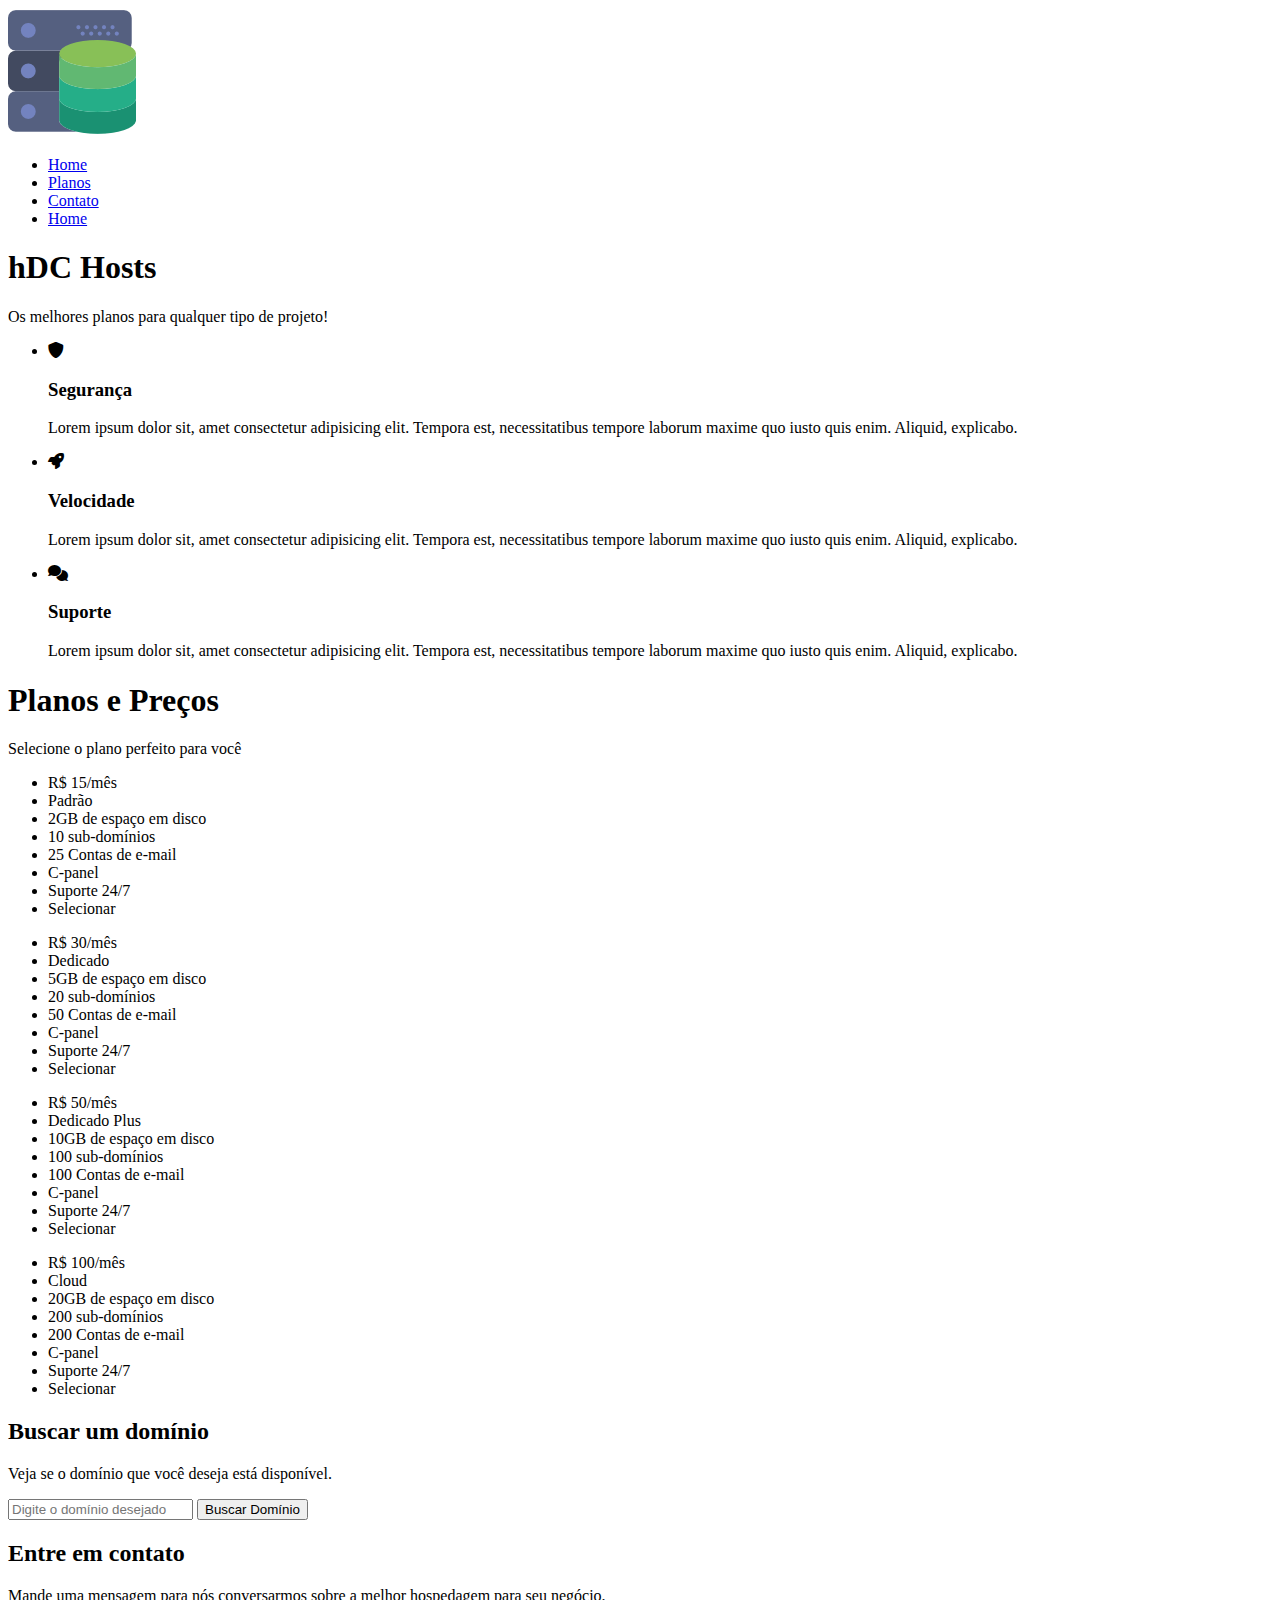
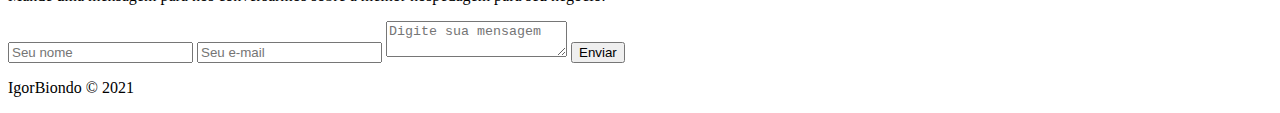
==== HTML-CSS/HDC_Host/index.html @ e03d62ac "finalizando projeto restaurante e iniciando projeto hostes" ====
<!DOCTYPE html>
<html lang="pt">
<head>
  <meta charset="UTF-8">
  <meta name="viewport" content="width=device-width, initial-scale=1.0">
  <title>hDC Host</title>
  <link rel="stylesheet" href="style.css">
  <link rel="stylesheet" href="https://cdnjs.cloudflare.com/ajax/libs/font-awesome/6.0.0-beta2/css/all.min.css">
</head>
<body>
  <div class="container">
    <div class="navbar-container">
      <nav>
        <a href="#"><img src="img/hdchostlogo.png" class="logo"></a>
        <ul class="navbar-itens">
          <li><a href="#">Home</a></li>
          <li><a href="#">Planos</a></li>
          <li><a href="#">Contato</a></li>
          <li><a href="#" class="default-btn">Home</a></li>
        </ul>
      </nav>
    </div>

    <main>
      <div class="main-banner">
        <h1>hDC Hosts</h1>
        <p>Os melhores planos para qualquer tipo de projeto!</p>
      </div>
      <section class="specialties-container">
        <ul>
          <li>
            <i class="fas fa-shield-alt"></i>
            <h3>Segurança</h3>
            <p>Lorem ipsum dolor sit, amet consectetur adipisicing elit. Tempora est, necessitatibus tempore laborum maxime quo iusto quis enim. Aliquid, explicabo.</p>
          </li>
          <li>
            <i class="fas fa-rocket"></i>
            <h3>Velocidade</h3>
            <p>Lorem ipsum dolor sit, amet consectetur adipisicing elit. Tempora est, necessitatibus tempore laborum maxime quo iusto quis enim. Aliquid, explicabo.</p>
          </li>
          <li>
            <i class="fas fa-comments"></i>
            <h3>Suporte</h3>
            <p>Lorem ipsum dolor sit, amet consectetur adipisicing elit. Tempora est, necessitatibus tempore laborum maxime quo iusto quis enim. Aliquid, explicabo.</p>
          </li>
        </ul>
      </section>
      <section class="pricing-container">
        <h1>Planos e Preços</h1>
        <p>Selecione o plano perfeito para você</p>
        <div class="plans-container">
          <div class="plan">
            <ul>
              <li class="price">R$ 15/mês</li>
              <li class="plan-name">Padrão</li>
              <li>2GB de espaço em disco</li>
              <li>10 sub-domínios</li>
              <li>25 Contas de e-mail</li>
              <li>C-panel </li>
              <li>Suporte 24/7</li>
              <li class="plan-btn">Selecionar</li>
            </ul>
          </div>
        <div class="plans-container">
          <div class="plan">
            <ul>
              <li class="price">R$ 30/mês</li>
              <li class="plan-name">Dedicado</li>
              <li>5GB de espaço em disco</li>
              <li>20 sub-domínios</li>
              <li>50 Contas de e-mail</li>
              <li>C-panel </li>
              <li>Suporte 24/7</li>
              <li class="plan-btn">Selecionar</li>
            </ul>
          </div>
        <div class="plans-container">
          <div class="plan">
            <ul>
              <li class="price recommended">R$ 50/mês</li>
              <li class="plan-name">Dedicado Plus</li>
              <li>10GB de espaço em disco</li>
              <li>100 sub-domínios</li>
              <li>100 Contas de e-mail</li>
              <li>C-panel </li>
              <li>Suporte 24/7</li>
              <li class="plan-btn recommended">Selecionar</li>
            </ul>
          </div>
        <div class="plans-container">
          <div class="plan">
            <ul>
              <li class="price">R$ 100/mês</li>
              <li class="plan-name">Cloud</li>
              <li>20GB de espaço em disco</li>
              <li>200 sub-domínios</li>
              <li>200 Contas de e-mail</li>
              <li>C-panel </li>
              <li>Suporte 24/7</li>
              <li class="plan-btn">Selecionar</li>
            </ul>
          </div>
        </div>
      </section>
      <section class="searchdomain-container">
        <h2>Buscar um domínio</h2>
        <p>Veja se o domínio que você deseja está disponível.</p>
        <form>
          <input type="text" name="domain" placeholder="Digite o domínio desejado">
          <input type="submit" value="Buscar Domínio">
        </form>
      </section>
      <section class="contact-container">
        <h2>Entre em contato</h2>
        <p>Mande uma mensagem para nós conversarmos sobre a melhor hospedagem para seu negócio.</p>
        <form>
          <input type="text" name="name" placeholder="Seu nome">
          <input type="email" name="email" placeholder="Seu e-mail">
          <textarea name="message" placeholder="Digite sua mensagem"></textarea>
          <input type="submit" value="Enviar">
        </form>
      </section>
    </main>
    <footer> 
      <p>IgorBiondo &copy; 2021</p>
    </footer>
  </div>
  
</body>
</html>
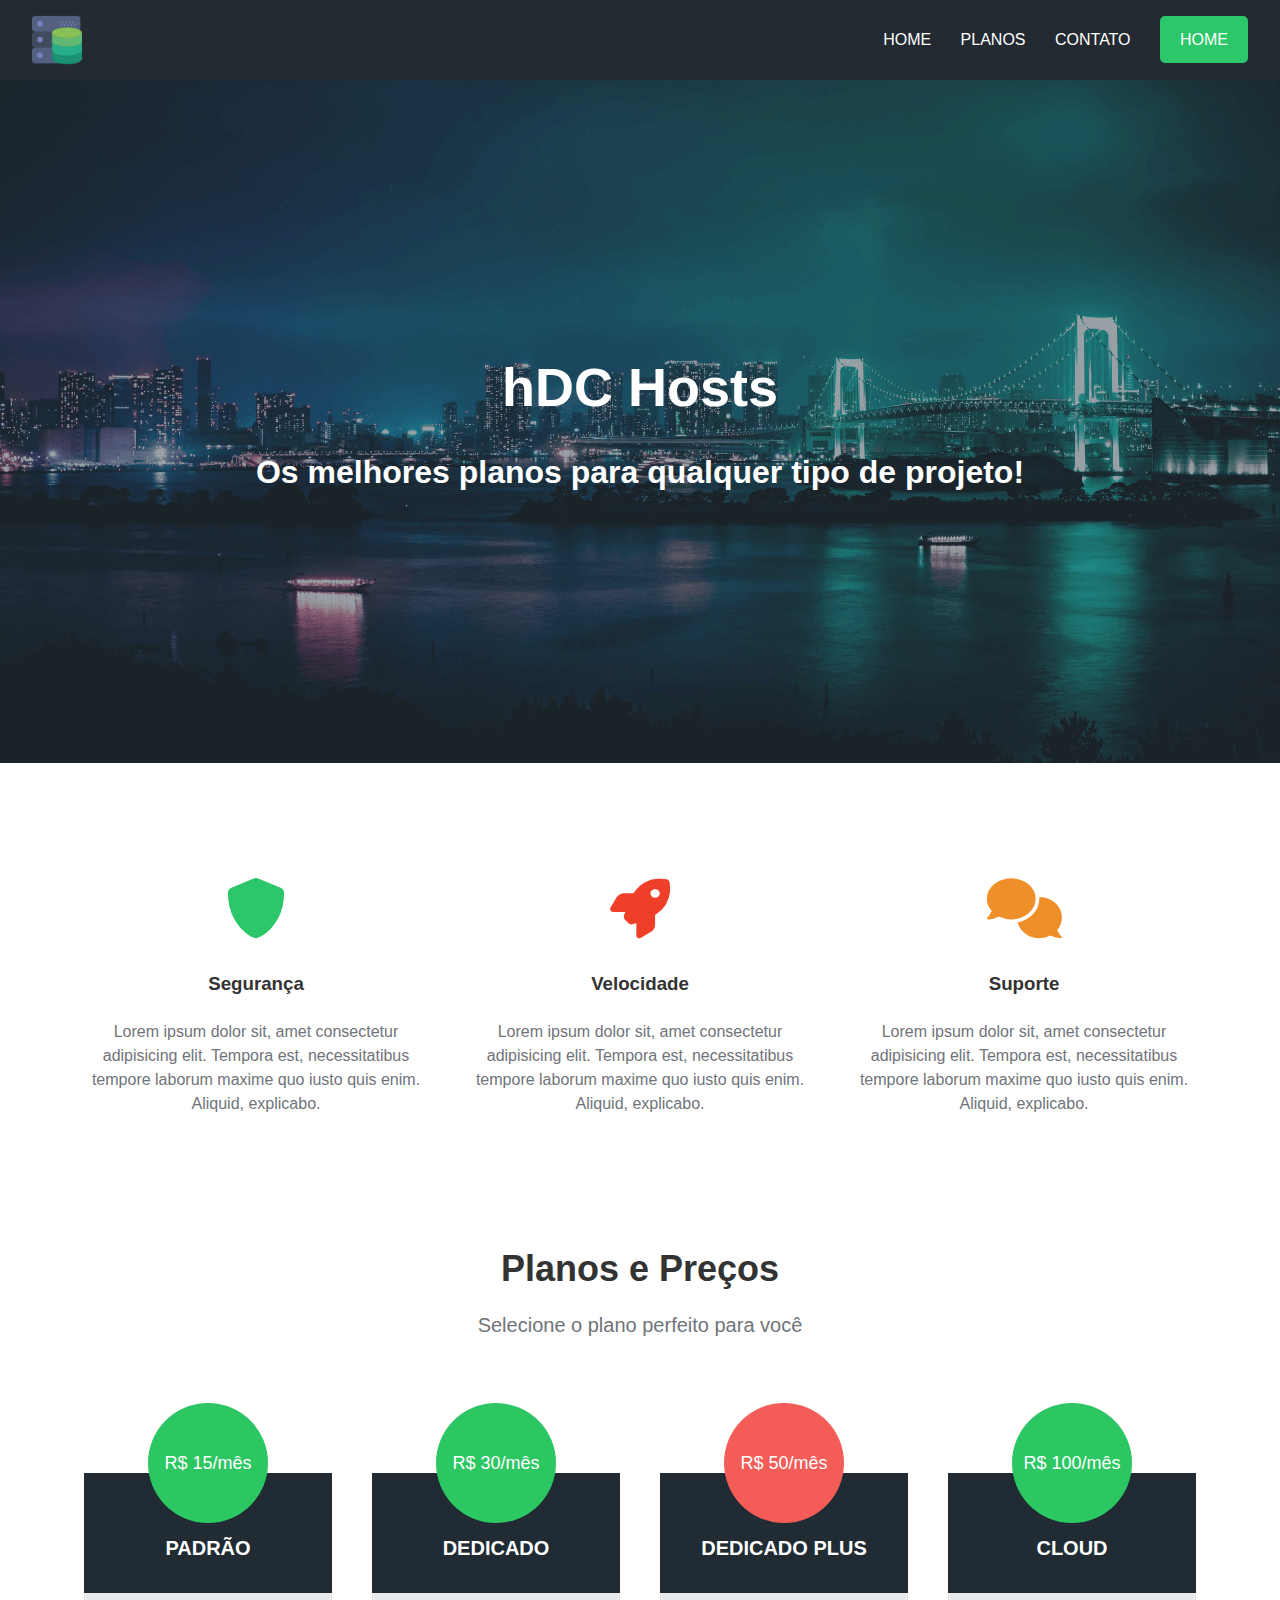
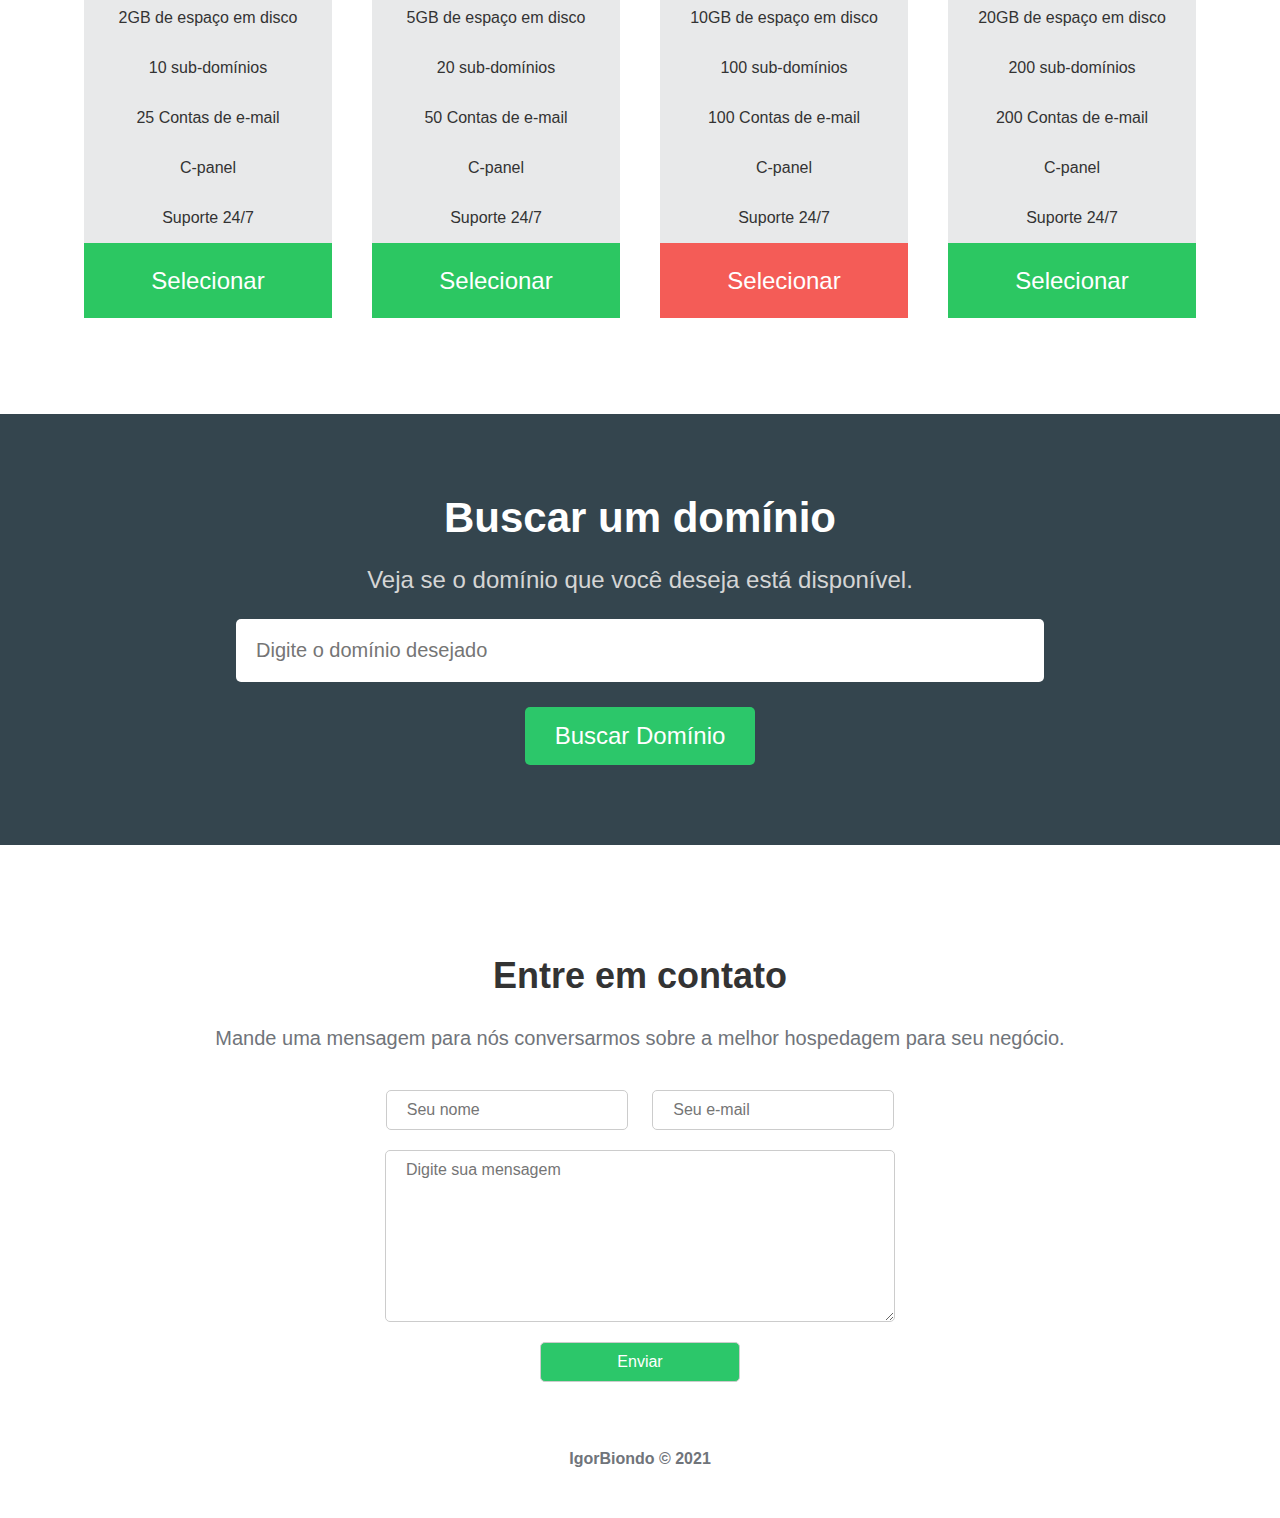
==== commit 302f0b00: "continuando site hdc host" ====
--- a/HTML-CSS/HDC_Host/index.html
+++ b/HTML-CSS/HDC_Host/index.html
@@ -61,7 +61,6 @@
               <li class="plan-btn">Selecionar</li>
             </ul>
           </div>
-        <div class="plans-container">
           <div class="plan">
             <ul>
               <li class="price">R$ 30/mês</li>
@@ -74,7 +73,6 @@
               <li class="plan-btn">Selecionar</li>
             </ul>
           </div>
-        <div class="plans-container">
           <div class="plan">
             <ul>
               <li class="price recommended">R$ 50/mês</li>
@@ -87,7 +85,6 @@
               <li class="plan-btn recommended">Selecionar</li>
             </ul>
           </div>
-        <div class="plans-container">
           <div class="plan">
             <ul>
               <li class="price">R$ 100/mês</li>
--- a/HTML-CSS/HDC_Host/style.css
+++ b/HTML-CSS/HDC_Host/style.css
@@ -0,0 +1,328 @@
+/* general */
+body,
+textarea {
+	margin: 0;
+	padding: 0;
+	font-family: 'Montserrat', Arial, Helvetica, sans-serif;
+}
+
+h1,
+h2,
+h3 {
+	color: #333;
+}
+
+p {
+	color: #70747a;
+}
+
+/* navbar */
+
+.navbar-container {
+	width: 100%;
+	height: 80px;
+	background-color: #232a31;
+	padding: 0 2em;
+	position: relative;
+	box-sizing: border-box;
+}
+
+.logo {
+	width: 50px;
+	margin-top: 15px;
+}
+
+nav {
+	position: relative;
+}
+
+.navbar-itens {
+	list-style: none;
+	position: absolute;
+	display: inline-block;
+	height: 80px;
+	line-height: 80px;
+	margin: 0;
+	right: 0;
+}
+
+.navbar-itens li {
+	display: inline-block;
+	text-transform: uppercase;
+	margin-left: 25px;
+}
+
+.navbar-itens li a {
+	color: #fff;
+	text-decoration: none;
+	transition: 0.5s;
+}
+
+.navbar-itens li a:hover {
+	color: #ccc;
+}
+
+.default-btn {
+	padding: 15px 20px;
+	background-color: #2cc76a;
+	border-radius: 5px;
+	color: #fff;
+}
+
+.default-btn:hover {
+	background-color: #22bb5f;
+}
+
+/* main banner */
+
+.main-banner {
+	background-image: url('img/mainbanner.png');
+	background-size: cover;
+	background-position: center;
+	padding: 15em 0;
+	position: relative;
+}
+
+.main-banner h1,
+.main-banner p {
+	color: #fff;
+	text-align: center;
+	font-weight: bold;
+}
+
+.main-banner h1 {
+	font-size: 54px;
+}
+
+.main-banner p {
+	font-size: 32px;
+}
+
+/* especialidades */
+
+.specialties-container {
+	padding: 5em 0;
+}
+
+.specialties-container ul {
+	display: flex;
+	width: 90%;
+	position: relative;
+	margin-left: auto;
+	margin-right: auto;
+	padding-left: 0;
+}
+
+.specialties-container ul li {
+	flex: 1 1 200px; /* *** */
+	list-style: none;
+	text-align: center;
+	padding: 20px;
+}
+
+.fas {
+	font-size: 60px;
+	margin-bottom: 15px;
+}
+
+.fa-shield-alt {
+	color: #2cc76a;
+}
+
+.fa-rocket {
+	color: #ef3f29;
+}
+
+.fa-comments {
+	color: #ef8f29;
+}
+
+.specialties-container ul li h3 {
+	margin-bottom: 25px;
+}
+.specialties-container ul li p {
+	line-height: 24px;
+}
+
+/* preços */
+
+.pricing-container {
+	padding-bottom: 5em;
+	text-align: center;
+}
+
+.pricing-container h1 {
+	font-size: 36px;
+	margin-top: 0;
+}
+
+.pricing-container p {
+	font-size: 20px;
+	margin-top: 0;
+}
+
+.plans-container {
+	display: flex;
+	justify-content: space-between;
+	margin-top: 50px;
+	width: 90%;
+	position: relative;
+	margin-left: auto;
+	margin-right: auto;
+}
+
+.plan {
+	flex: 1 1 200px;
+	max-width: 275px;
+	margin-left: 20px;
+	margin-right: 20px;
+}
+
+.plan ul {
+	padding: 0;
+}
+
+.plan li {
+	list-style: none;
+	height: 50px;
+	line-height: 50px;
+	background-color: #e8e9ea;
+	color: #333;
+}
+
+.plan .price {
+	width: 120px;
+	height: 120px;
+	border-radius: 50%;
+	background-color: #2cc762;
+	color: #fff;
+	text-align: center;
+	line-height: 120px;
+	font-size: 18px;
+	position: relative;
+	margin-left: auto;
+	margin-right: auto;
+	margin-bottom: -50px;
+}
+
+.plan .plan-name {
+	text-transform: uppercase;
+	font-size: 20px;
+	font-weight: bold;
+	color: #fff;
+	background-color: #202b34;
+	padding-top: 50px;
+	padding-bottom: 20px;
+}
+
+.plan .plan-btn {
+	background-color: #2cc762;
+	color: #fff;
+	font-size: 24px;
+	height: 75px;
+	line-height: 75px;
+	cursor: pointer;
+}
+
+.plan .recommended {
+	background-color: #f45c57;
+}
+
+/* buscar dominio */
+
+.searchdomain-container {
+	background-color: #34454e;
+	text-align: center;
+	padding: 5em 0;
+}
+
+.searchdomain-container h2 {
+	color: #fff;
+	font-size: 42px;
+	margin-top: 0;
+	margin-bottom: 15px;
+}
+
+.searchdomain-container p {
+	color: #d5d5d5;
+	font-size: 24px;
+	margin-bottom: 25px;
+}
+
+.searchdomain-container input {
+	display: block;
+	position: relative;
+	margin-left: auto;
+	margin-right: auto;
+	border: none;
+	border-radius: 5px;
+}
+
+.searchdomain-container input[type='text'] {
+	margin-bottom: 25px;
+	width: 60%;
+	padding: 20px;
+	font-size: 20px;
+}
+
+.searchdomain-container input[type='submit'] {
+	background-color: #2cc76a;
+	padding: 15px 30px;
+	color: #fff;
+	font-size: 24px;
+	cursor: pointer;
+}
+
+.contact-container {
+	text-align: center;
+	padding-top: 5em;
+	padding-bottom: 2em;
+}
+
+.contact-container h2 {
+	font-size: 36px;
+}
+
+.contact-container p {
+	font-size: 20px;
+	margin-bottom: 40px;
+}
+
+.contact-container input,
+.contact-container textarea {
+	width: 200px;
+	padding: 10px 20px;
+	font-size: 16px;
+	border-radius: 5px;
+	border: 1px solid #ccc;
+	margin-left: 10px;
+	margin-right: 10px;
+	margin-bottom: 20px;
+}
+
+.contact-container textarea {
+	display: block;
+	position: relative;
+	margin-right: auto;
+	margin-left: auto;
+	width: 468px;
+	height: 150px;
+}
+
+.contact-container input[type='submit'] {
+	display: block;
+	position: relative;
+	margin-left: auto;
+	margin-right: auto;
+	color: #fff;
+	background-color: #2cc76a;
+	cursor: pointer;
+}
+
+/* footer */
+
+footer {
+	text-align: center;
+	font-weight: bold;
+	margin-bottom: 50px;
+}
